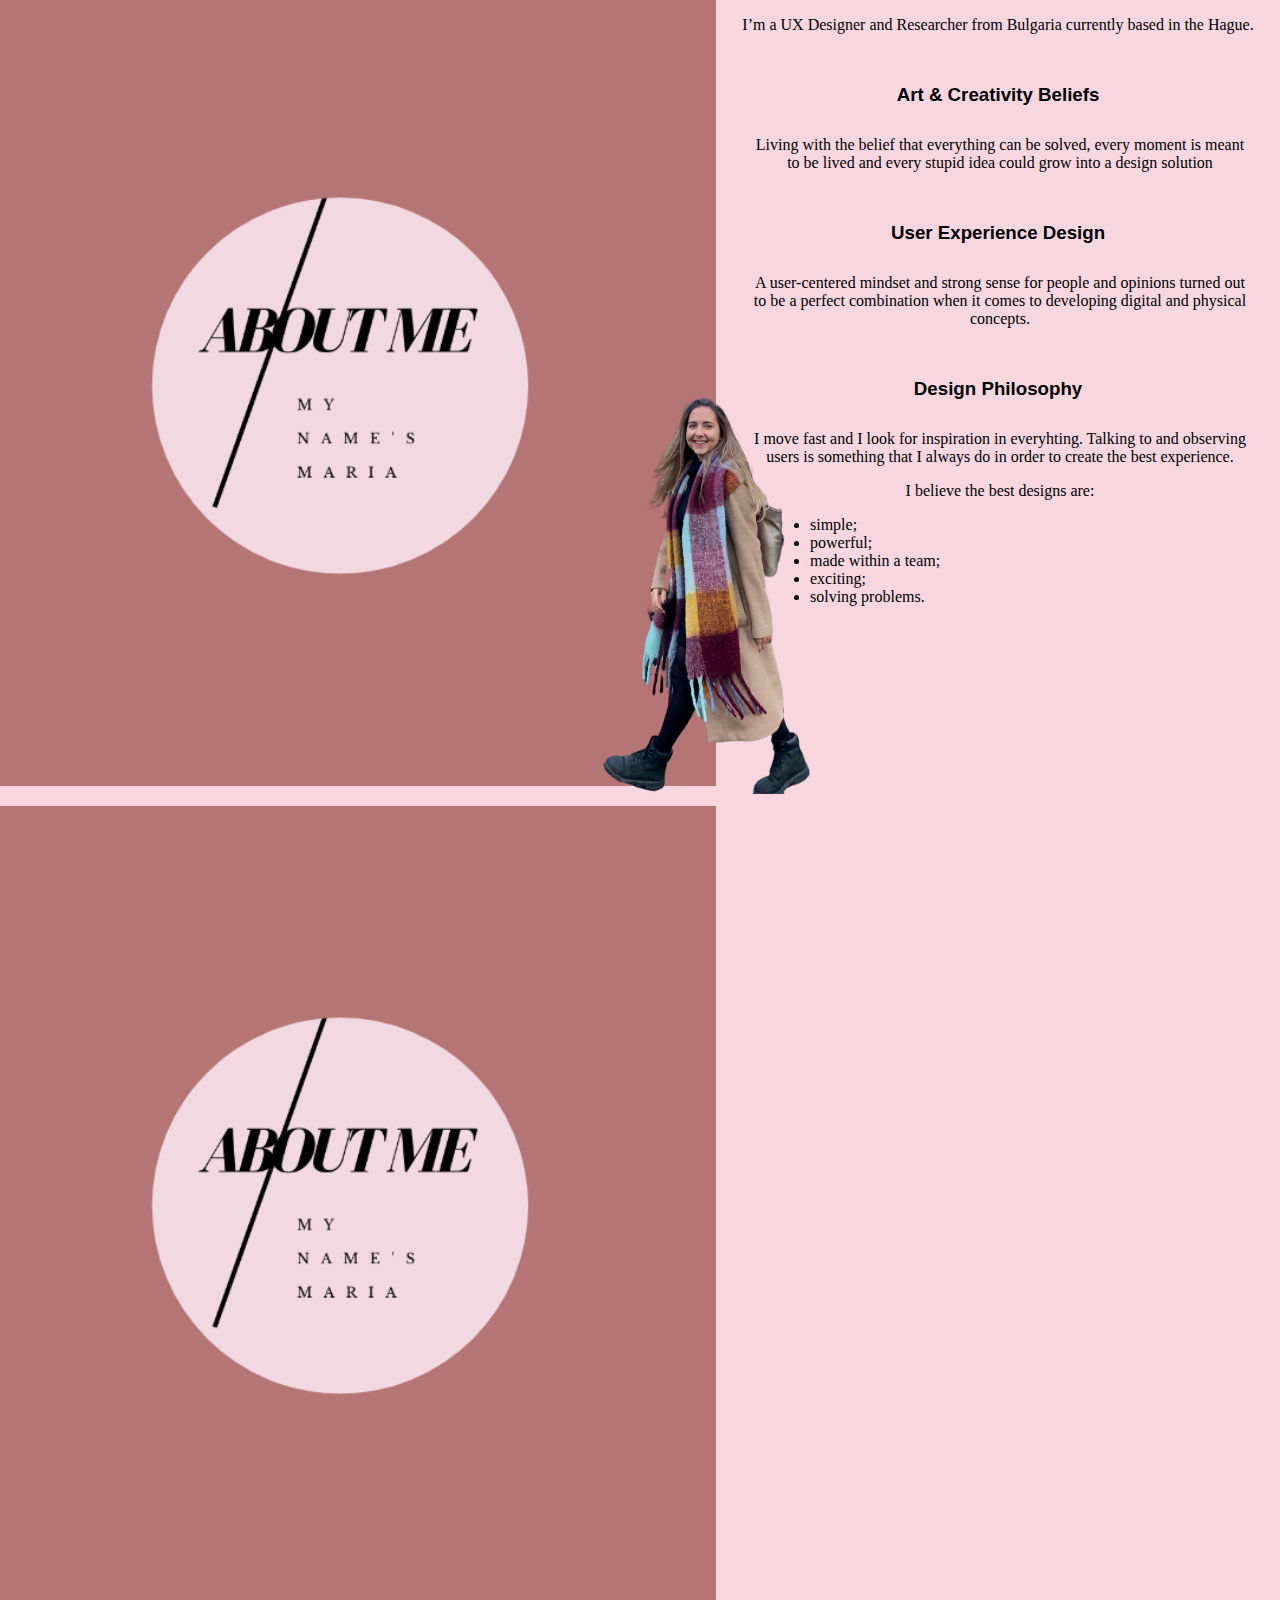
==== aboutme.html @ 06f5646c "Second commit" ====
<!DOCTYPE HTML>
<html lang="en">
    <head>
        <meta charset="utf-8">
        <title> About me</title>
        <link href="styles.css"" rel="stylesheet" type="text/css">
    </head>
    <body>
        <div class="main_img_left">
        <img class="about_me_img" src="images/about_me.png"  height="800" alt="about_me">    
        <img class="me_img" src="images/me.png" width="600" height="800" alt="me">
        </div>
        
        <div class="about_me_text">
        <p>
            I’m a UX Designer and Researcher from Bulgaria currently based in the Hague.
        </p>
        </div>
        <div class="header3">
            <h3>
                <b>Art & Creativity Beliefs</b>
            </h3>
        </div>
        
        <div class="longer_text">
            <p>
                Living with the belief that everything can be solved, 
                every moment is meant to be lived and every stupid idea could grow 
                into a design solution
            </p>
        </div>
        <div class="header3">
            <h3>
                <b>User Experience Design</b> 
            </h3>
        </div>
        <div class="longer_text">
            <p>
                A user-centered mindset and strong sense for people and opinions 
                turned out to be a perfect combination when it comes to developing 
                digital and physical concepts. 
            </p>
        </div>
        <div class="header3">
            <h3>
                <b>Design Philosophy</b> 
            </h3>
        </div>
        <div class="longer_text">
            <p>
               I move fast and I look for inspiration in everyhting. 
               Talking to and observing users is something that I always do in order to 
               create the best experience.
            </p>
            <p>
                I believe the best designs are: 
            </p>
            <div class="list">
                <li>
                    simple;
                </li>
                <li>
                    powerful;
                </li>
                <li>
                    made within a team;
                </li>
                <li>
                    exciting;
                </li>
                <li>
                    solving problems.
                </li>
            </div>
        </div>
        <div class="main_img_rigth">
            <img src="images/about_me.png" height="800" alt="about_me"> 
        </div>
    </body>
---- styles.css ----
html, body {
	background: #F7D6E0; /* Beccapurple */
  margin: 0;
}

.me_img{
  position: absolute;
  left: 55%;
  top: 1%;
}
.main_img_left{
  position: relative;
  float: left;
  margin-top: -30px;
}
.header3{
  font-family: 'Raleway', sans-serif;
  text-align: center;
  margin-top: 50px;
}
.about_me_text{
  font-family: 'Old Standard TT', serif;
  text-align: center;
  
}
.longer_text{
  font-family: 'Old Standard TT', serif;
  text-align: center;
  margin-top: 30px;
  margin-left: 750px;
  margin-right: 30px;
}
.list{
  font-family: 'Old Standard TT', serif;
  text-align: left;
  margin-left: 60px ; 
  margin-bottom: 200px;

}
.main_img_right{
  float: rigth;
  margin-right: -30px;
}
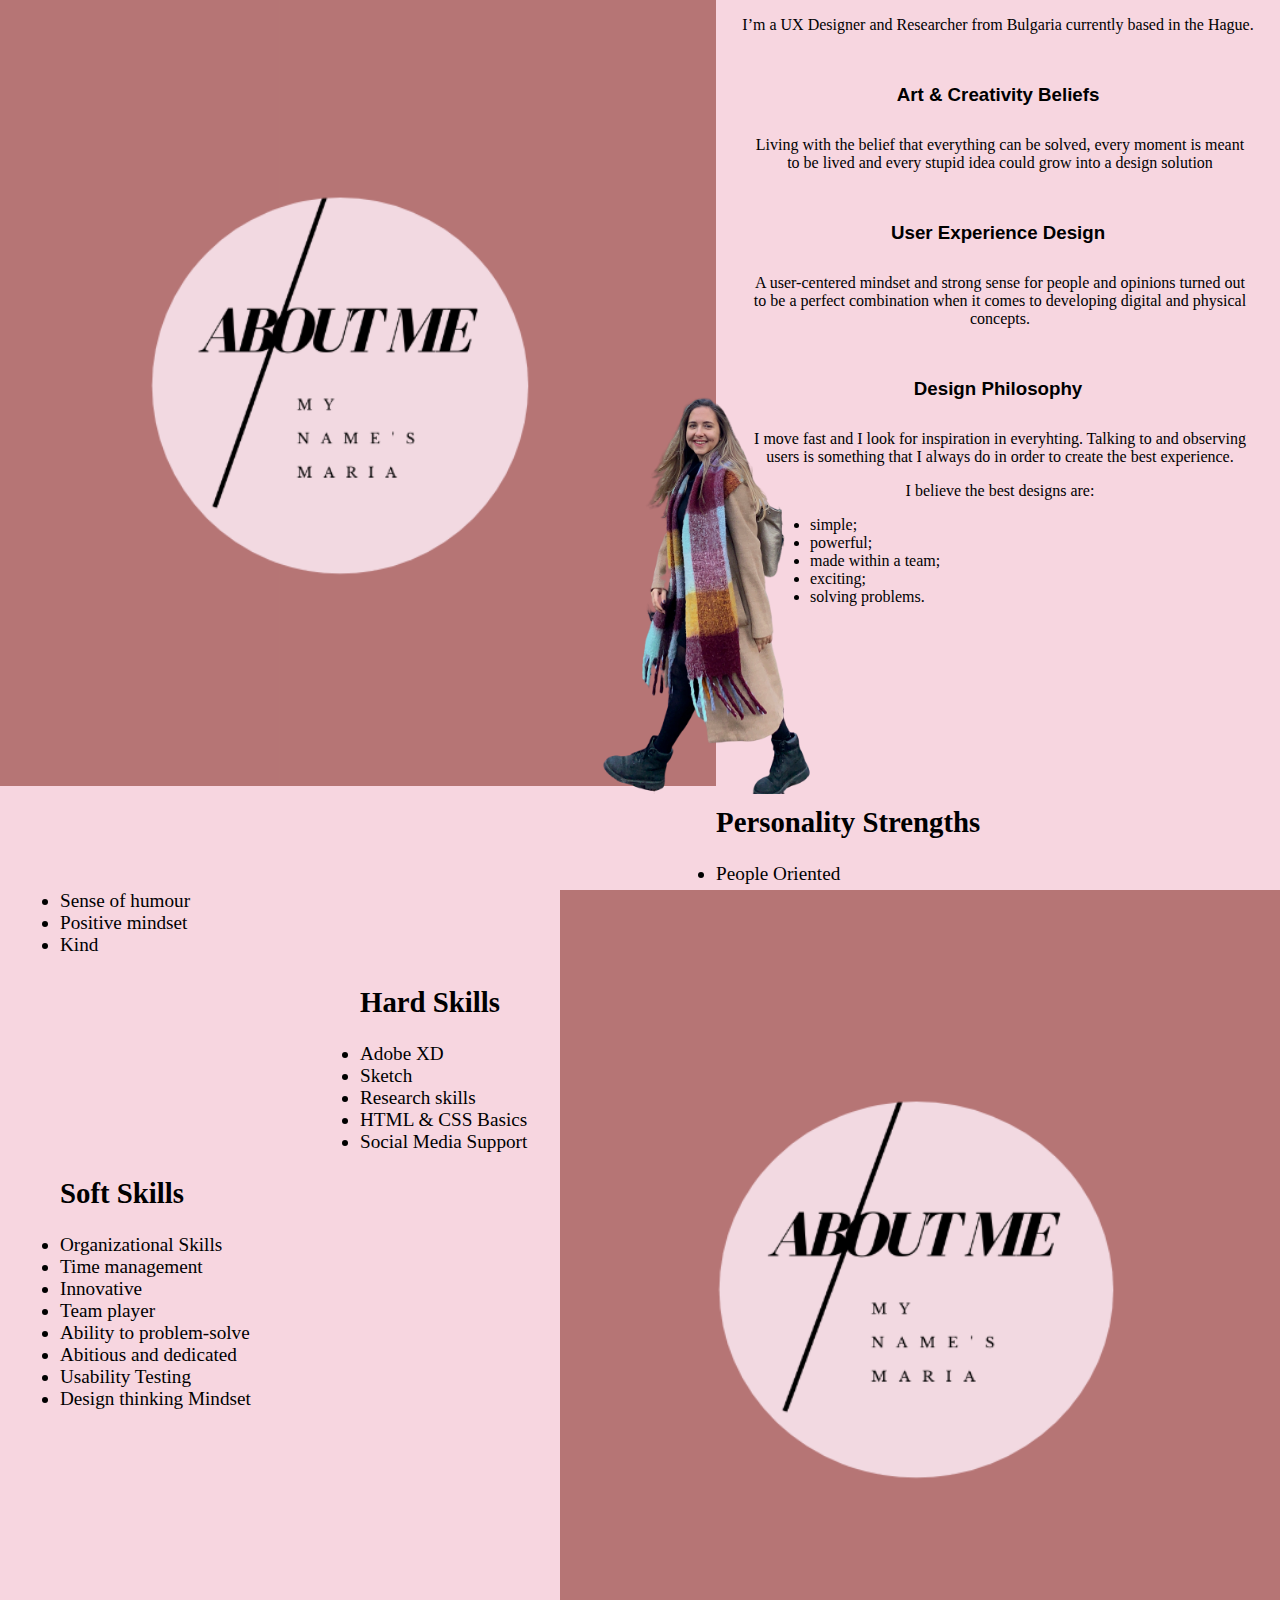
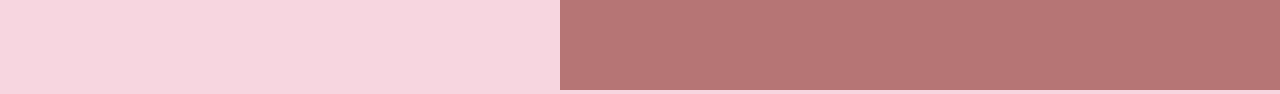
==== commit da3e1453: "About me page" ====
--- a/aboutme.html
+++ b/aboutme.html
@@ -55,7 +55,7 @@
             <p>
                 I believe the best designs are: 
             </p>
-            <div class="list">
+            <div class="list_right">
                 <li>
                     simple;
                 </li>
@@ -73,7 +73,72 @@
                 </li>
             </div>
         </div>
-        <div class="main_img_rigth">
-            <img src="images/about_me.png" height="800" alt="about_me"> 
+        
+        <div class="main_img_right">
+            <img src="images/about_me.png" width="750" height="800" alt="about_me"> 
         </div>
+        <div class="list_left">
+            <div class="strengths">
+                <h2><b>Personality Strengths</b></h2>
+                <li>
+                    People Oriented
+                </li>
+                <li>
+                    Sense of humour
+                </li>
+                <li>
+                    Positive mindset
+                </li>
+                <li>
+                    Kind
+                </li>
+            </div> 
+            <div class="hard_skills">
+            <h2><b>Hard Skills</b></h2>
+            <li>
+                Adobe XD
+            </li>
+            <li>    
+                Sketch
+            </li>
+            <li>
+                Research skills
+            </li>
+            <li>
+                HTML & CSS Basics
+            </li>
+            <li>
+                Social Media Support
+            </li>
+            </div>
+            <div>
+                <h2><b>Soft Skills</b></h2>
+                <li>
+                    Organizational Skills
+                </li>
+                <li>    
+                    Time management
+                </li>
+                <li>
+                    Innovative
+                </li>
+                <li>
+                    Team player
+                </li>
+                <li>
+                    Ability to problem-solve
+                </li>
+                <li>
+                    Abitious and dedicated
+                </li>
+                <li>
+                    Usability Testing
+                </li>
+                <li>
+                    Design thinking Mindset
+                </li>
+                </div>
+        </div>
+            
+        
     </body>--- a/styles.css
+++ b/styles.css
@@ -2,7 +2,9 @@
 	background: #F7D6E0; /* Beccapurple */
   margin: 0;
 }
-
+* {
+  box-sizing: border-box;
+}
 .me_img{
   position: absolute;
   left: 55%;
@@ -12,6 +14,7 @@
   position: relative;
   float: left;
   margin-top: -30px;
+  margin-bottom: 100px;
 }
 .header3{
   font-family: 'Raleway', sans-serif;
@@ -21,7 +24,6 @@
 .about_me_text{
   font-family: 'Old Standard TT', serif;
   text-align: center;
-  
 }
 .longer_text{
   font-family: 'Old Standard TT', serif;
@@ -30,7 +32,7 @@
   margin-left: 750px;
   margin-right: 30px;
 }
-.list{
+.list_right{
   font-family: 'Old Standard TT', serif;
   text-align: left;
   margin-left: 60px ; 
@@ -38,6 +40,17 @@
 
 }
 .main_img_right{
-  float: rigth;
+  position: relative;
+  float: right;
   margin-right: -30px;
 }
+.list_left{
+  font-family: 'Old Standard TT', serif;
+  margin-left: 60px ; 
+  font-size: larger;
+ 
+}
+.hard_skills{
+  margin-left: 300px;
+  margin-top: 30px;
+}
